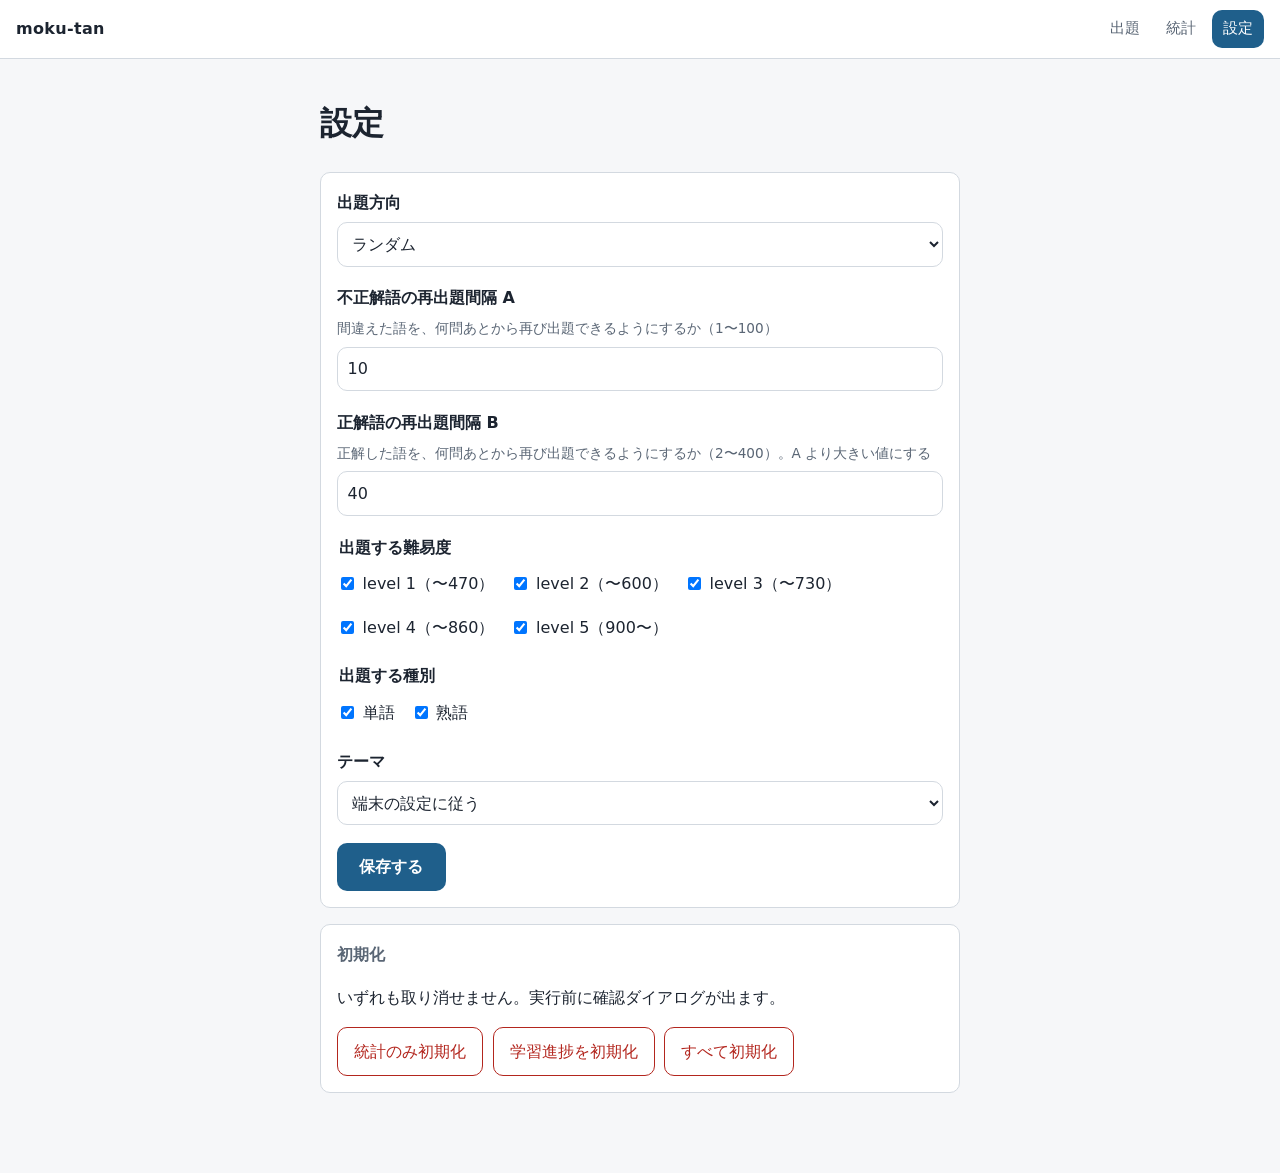
==== docs/settings.html @ 582077a9 "出題・統計・設定の 3 画面とロジックを実装 - config.js / storage.js / data.js: 定数、localStorage の I/O とフォールバック、語彙データの読み込み" ====
<!doctype html>
<html lang="ja">
  <head>
    <meta charset="utf-8" />
    <meta name="viewport" content="width=device-width, initial-scale=1" />
    <title>設定 — moku-tan</title>
    <link rel="icon" href="./favicon.svg" type="image/svg+xml" />
    <link rel="stylesheet" href="./css/style.css" />
  </head>
  <body>
    <header class="app-header">
      <p class="app-title">moku-tan</p>
      <nav class="app-nav" aria-label="画面切り替え">
        <a href="./index.html" data-nav>出題</a>
        <a href="./stats.html" data-nav>統計</a>
        <a href="./settings.html" data-nav>設定</a>
      </nav>
    </header>

    <main class="page">
      <h1>設定</h1>
      <p id="notice" class="notice" role="status" hidden></p>

      <form id="settings-form" class="card" novalidate>
        <ul id="errors" class="errors" role="alert"></ul>

        <div class="field">
          <label for="direction">出題方向</label>
          <select id="direction" name="direction">
            <option value="random">ランダム</option>
            <option value="en2ja">英語 → 日本語</option>
            <option value="ja2en">日本語 → 英語</option>
          </select>
        </div>

        <div class="field">
          <label for="interval-wrong">不正解語の再出題間隔 A</label>
          <p class="description">間違えた語を、何問あとから再び出題できるようにするか（1〜100）</p>
          <input id="interval-wrong" name="intervalWrong" type="number" min="1" max="100" step="1" inputmode="numeric" />
        </div>

        <div class="field">
          <label for="interval-correct">正解語の再出題間隔 B</label>
          <p class="description">
            正解した語を、何問あとから再び出題できるようにするか（2〜400）。A より大きい値にする
          </p>
          <input id="interval-correct" name="intervalCorrect" type="number" min="2" max="400" step="1" inputmode="numeric" />
        </div>

        <fieldset class="field">
          <legend>出題する難易度</legend>
          <div class="option-row" id="levels"></div>
        </fieldset>

        <fieldset class="field">
          <legend>出題する種別</legend>
          <div class="option-row" id="types"></div>
        </fieldset>

        <div class="field">
          <label for="theme">テーマ</label>
          <select id="theme" name="theme">
            <option value="auto">端末の設定に従う</option>
            <option value="light">ライト</option>
            <option value="dark">ダーク</option>
          </select>
        </div>

        <div class="button-row">
          <button type="submit" class="primary">保存する</button>
        </div>
      </form>

      <section class="card">
        <h2>初期化</h2>
        <p class="description">
          いずれも取り消せません。実行前に確認ダイアログが出ます。
        </p>
        <div class="button-row">
          <button type="button" class="danger" id="reset-stats">統計のみ初期化</button>
          <button type="button" class="danger" id="reset-progress">学習進捗を初期化</button>
          <button type="button" class="danger" id="reset-all">すべて初期化</button>
        </div>
      </section>
    </main>

    <script type="module" src="./js/settings-page.js"></script>
  </body>
</html>
---- docs/css/style.css ----
/* moku-tan — 1 枚だけの CSS。テーマは CSS 変数で切り替える。 */

:root {
  --bg: #f6f7f9;
  --surface: #ffffff;
  --surface-alt: #eef1f5;
  --text: #1c2430;
  --text-muted: #5a6675;
  --border: #d3d9e0;
  --accent: #1f5f8b;
  --accent-text: #ffffff;
  --correct: #1a7f4b;
  --correct-bg: #e3f4ea;
  --wrong: #b3261e;
  --wrong-bg: #fbe6e5;
  --radius: 10px;
  --shadow: 0 1px 2px rgb(20 30 45 / 8%);
}

@media (prefers-color-scheme: dark) {
  :root:not([data-theme='light']) {
    --bg: #14181d;
    --surface: #1d232a;
    --surface-alt: #262e37;
    --text: #e6eaef;
    --text-muted: #a3aeba;
    --border: #333c46;
    --accent: #6fb3dd;
    --accent-text: #10151a;
    --correct: #6cd39a;
    --correct-bg: #17352a;
    --wrong: #f29490;
    --wrong-bg: #3a1e1e;
    --shadow: none;
  }
}

:root[data-theme='dark'] {
  --bg: #14181d;
  --surface: #1d232a;
  --surface-alt: #262e37;
  --text: #e6eaef;
  --text-muted: #a3aeba;
  --border: #333c46;
  --accent: #6fb3dd;
  --accent-text: #10151a;
  --correct: #6cd39a;
  --correct-bg: #17352a;
  --wrong: #f29490;
  --wrong-bg: #3a1e1e;
  --shadow: none;
}

* {
  box-sizing: border-box;
}

body {
  margin: 0;
  background: var(--bg);
  color: var(--text);
  font-family: system-ui, -apple-system, 'Hiragino Kaku Gothic ProN', 'Noto Sans JP', sans-serif;
  line-height: 1.7;
  -webkit-text-size-adjust: 100%;
}

/* ---- ヘッダー ---- */

.app-header {
  display: flex;
  align-items: center;
  justify-content: space-between;
  gap: 0.5rem;
  padding: 0.6rem 1rem;
  background: var(--surface);
  border-bottom: 1px solid var(--border);
  position: sticky;
  top: 0;
  z-index: 10;
}

.app-title {
  margin: 0;
  font-weight: 700;
  letter-spacing: 0.02em;
}

.app-nav {
  display: flex;
  gap: 0.25rem;
}

.app-nav a {
  padding: 0.4rem 0.7rem;
  border-radius: var(--radius);
  color: var(--text-muted);
  text-decoration: none;
  font-size: 0.95rem;
}

.app-nav a:hover {
  background: var(--surface-alt);
}

.app-nav a[aria-current='page'] {
  background: var(--accent);
  color: var(--accent-text);
}

.page {
  max-width: 42rem;
  margin: 0 auto;
  padding: 1rem 1rem 4rem;
}

.notice {
  margin: 0 0 1rem;
  padding: 0.7rem 0.9rem;
  border: 1px solid var(--border);
  border-left: 4px solid var(--accent);
  border-radius: var(--radius);
  background: var(--surface);
  font-size: 0.9rem;
}

/* ---- 出題画面 ---- */

.session-bar {
  display: flex;
  gap: 0.5rem;
  margin-bottom: 1rem;
}

.session-item {
  flex: 1;
  display: flex;
  flex-direction: column;
  align-items: center;
  padding: 0.5rem 0.25rem;
  background: var(--surface);
  border: 1px solid var(--border);
  border-radius: var(--radius);
}

.session-label {
  font-size: 0.75rem;
  color: var(--text-muted);
}

.session-item b {
  font-size: 1.25rem;
  font-variant-numeric: tabular-nums;
}

.direction-label {
  margin: 0 0 0.25rem;
  font-size: 0.8rem;
  color: var(--text-muted);
}

.prompt {
  margin: 0 0 1.25rem;
  padding: 1.25rem 1rem;
  background: var(--surface);
  border: 1px solid var(--border);
  border-radius: var(--radius);
  box-shadow: var(--shadow);
  font-size: 1.7rem;
  line-height: 1.4;
  text-align: center;
  overflow-wrap: anywhere;
}

.choices {
  list-style: none;
  margin: 0 0 1rem;
  padding: 0;
  display: grid;
  gap: 0.6rem;
}

.choice {
  display: flex;
  align-items: center;
  gap: 0.7rem;
  width: 100%;
  min-height: 3rem;
  padding: 0.7rem 0.9rem;
  background: var(--surface);
  color: var(--text);
  border: 1px solid var(--border);
  border-radius: var(--radius);
  font: inherit;
  text-align: left;
  cursor: pointer;
}

.choice:hover:not(:disabled) {
  border-color: var(--accent);
}

.choice:disabled {
  cursor: default;
  opacity: 1;
}

.choice-key {
  flex: none;
  width: 1.6rem;
  height: 1.6rem;
  display: grid;
  place-items: center;
  border-radius: 50%;
  background: var(--surface-alt);
  color: var(--text-muted);
  font-size: 0.85rem;
}

.choice-label {
  overflow-wrap: anywhere;
}

.choice.is-correct {
  border-color: var(--correct);
  background: var(--correct-bg);
}

.choice.is-wrong {
  border-color: var(--wrong);
  background: var(--wrong-bg);
}

.feedback:not(:empty) {
  padding: 0.9rem 1rem;
  margin-bottom: 1rem;
  background: var(--surface);
  border: 1px solid var(--border);
  border-radius: var(--radius);
}

.feedback p {
  margin: 0 0 0.35rem;
}

.verdict {
  font-weight: 700;
}

.verdict.is-correct {
  color: var(--correct);
}

.verdict.is-wrong {
  color: var(--wrong);
}

.feedback-headword {
  font-size: 1.2rem;
  font-weight: 700;
}

.feedback-meaning {
  color: var(--text);
}

.feedback-example-en,
.feedback-example-ja {
  font-size: 0.9rem;
  color: var(--text-muted);
}

.next-button {
  width: 100%;
  min-height: 3rem;
  padding: 0.7rem 1rem;
  background: var(--accent);
  color: var(--accent-text);
  border: none;
  border-radius: var(--radius);
  font: inherit;
  font-weight: 700;
  cursor: pointer;
}

.hint {
  margin: 0.8rem 0 0;
  font-size: 0.8rem;
  color: var(--text-muted);
  text-align: center;
}

kbd {
  padding: 0.05rem 0.35rem;
  border: 1px solid var(--border);
  border-radius: 4px;
  background: var(--surface-alt);
  font-size: 0.85em;
}

@media (hover: none) {
  .hint {
    display: none;
  }
}

/* ---- 共通のカード / 表 ---- */

.card {
  margin: 0 0 1rem;
  padding: 1rem;
  background: var(--surface);
  border: 1px solid var(--border);
  border-radius: var(--radius);
}

.card h2 {
  margin: 0 0 0.7rem;
  font-size: 1rem;
  color: var(--text-muted);
}

.summary-grid {
  display: grid;
  grid-template-columns: repeat(auto-fit, minmax(7rem, 1fr));
  gap: 0.6rem;
  list-style: none;
  margin: 0;
  padding: 0;
}

.summary-grid > li {
  padding: 0.6rem;
  background: var(--surface-alt);
  border-radius: var(--radius);
  text-align: center;
}

.summary-grid dt {
  font-size: 0.75rem;
  color: var(--text-muted);
}

.summary-grid dd {
  margin: 0;
  font-size: 1.3rem;
  font-weight: 700;
  font-variant-numeric: tabular-nums;
}

table {
  width: 100%;
  border-collapse: collapse;
  font-size: 0.9rem;
}

th,
td {
  padding: 0.4rem 0.5rem;
  border-bottom: 1px solid var(--border);
  text-align: left;
}

th {
  color: var(--text-muted);
  font-weight: 600;
}

td.num,
th.num {
  text-align: right;
  font-variant-numeric: tabular-nums;
}

.table-scroll {
  overflow-x: auto;
}

.empty {
  margin: 0;
  color: var(--text-muted);
  font-size: 0.9rem;
}

/* ---- 日別グラフ（インライン SVG を使わず CSS だけで描く） ---- */

.daily-chart {
  display: flex;
  align-items: flex-end;
  gap: 2px;
  height: 8rem;
  padding: 0;
  margin: 0;
  list-style: none;
}

.daily-chart > li {
  flex: 1;
  display: flex;
  flex-direction: column;
  justify-content: flex-end;
  height: 100%;
  min-width: 3px;
}

.daily-bar {
  background: var(--accent);
  border-radius: 2px 2px 0 0;
  min-height: 1px;
}

.daily-bar.is-empty {
  background: var(--surface-alt);
}

.daily-axis {
  display: flex;
  justify-content: space-between;
  margin-top: 0.3rem;
  font-size: 0.75rem;
  color: var(--text-muted);
}

/* ---- 設定画面 ---- */

.field {
  margin-bottom: 1.1rem;
}

.field > legend,
.field > label {
  display: block;
  margin-bottom: 0.35rem;
  font-weight: 600;
}

.field .description {
  margin: 0 0 0.4rem;
  font-size: 0.85rem;
  color: var(--text-muted);
}

fieldset.field {
  border: none;
  padding: 0;
  margin-inline: 0;
}

.option-row {
  display: flex;
  flex-wrap: wrap;
  gap: 0.5rem 1rem;
}

.option-row label {
  display: inline-flex;
  align-items: center;
  gap: 0.35rem;
  min-height: 2.2rem;
}

input[type='number'],
select {
  width: 100%;
  min-height: 2.8rem;
  padding: 0.45rem 0.6rem;
  background: var(--surface);
  color: var(--text);
  border: 1px solid var(--border);
  border-radius: var(--radius);
  font: inherit;
}

.errors {
  margin: 0 0 1rem;
  padding: 0.7rem 0.9rem 0.7rem 1.6rem;
  border: 1px solid var(--wrong);
  border-radius: var(--radius);
  background: var(--wrong-bg);
  color: var(--wrong);
  font-size: 0.9rem;
}

.errors:empty {
  display: none;
}

.button-row {
  display: flex;
  flex-wrap: wrap;
  gap: 0.6rem;
}

button.primary {
  min-height: 3rem;
  padding: 0.6rem 1.4rem;
  background: var(--accent);
  color: var(--accent-text);
  border: none;
  border-radius: var(--radius);
  font: inherit;
  font-weight: 700;
  cursor: pointer;
}

button.danger {
  min-height: 3rem;
  padding: 0.6rem 1rem;
  background: var(--surface);
  color: var(--wrong);
  border: 1px solid var(--wrong);
  border-radius: var(--radius);
  font: inherit;
  cursor: pointer;
}

:focus-visible {
  outline: 3px solid var(--accent);
  outline-offset: 2px;
}
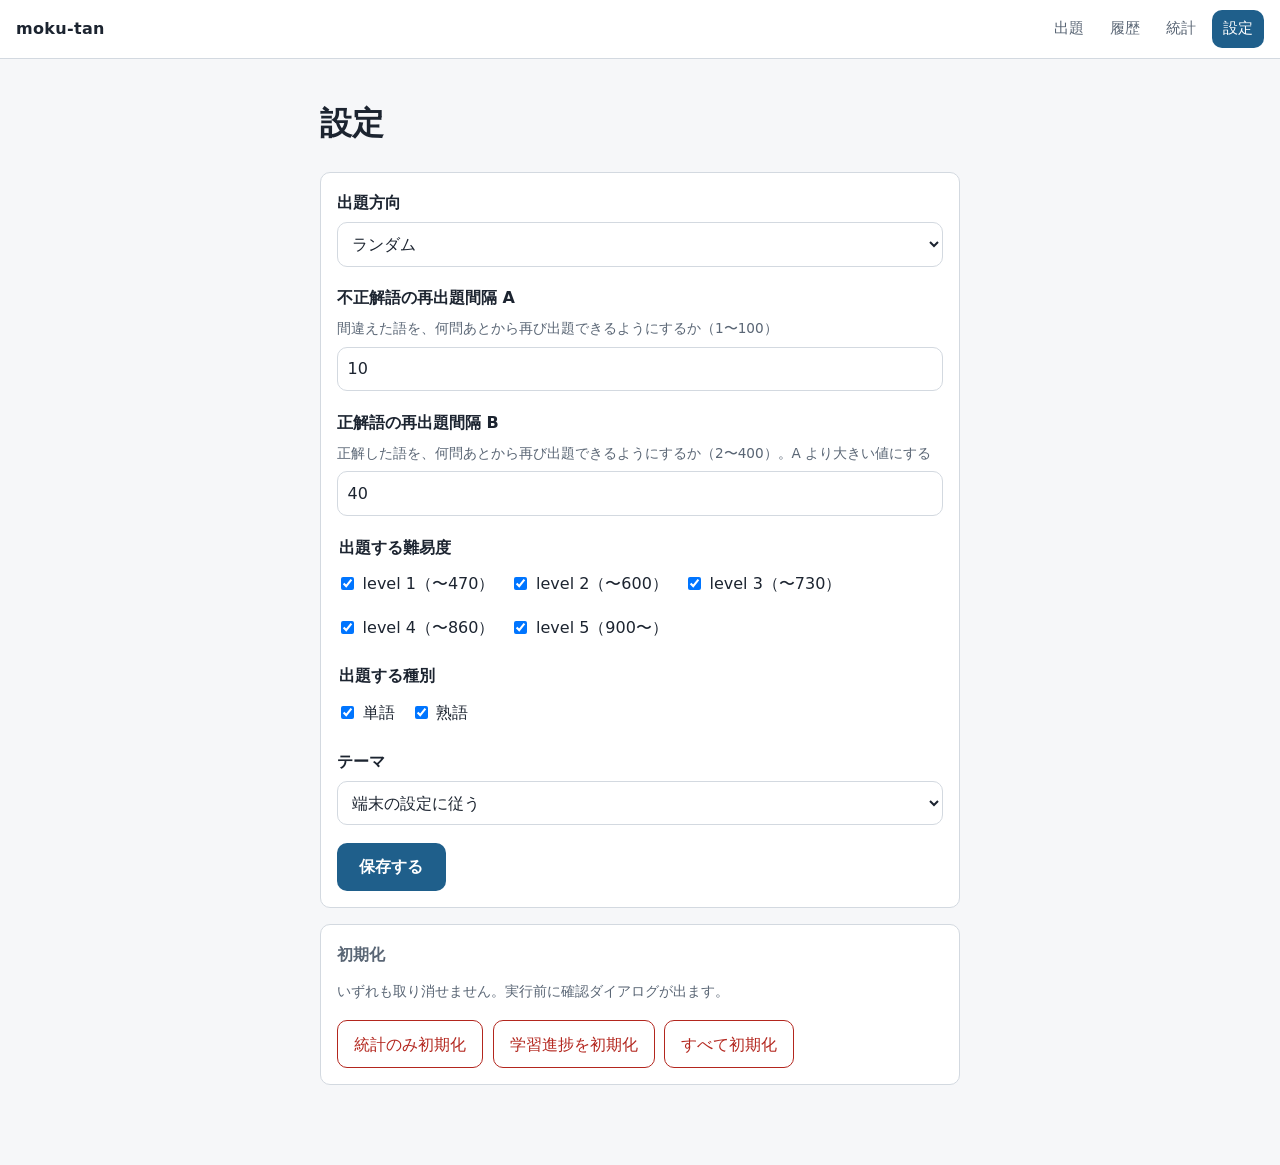
==== commit 7d08e6ac: "直近に出題した語を見直せる履歴画面を追加 答えられなかった語の意味を、出題を止めずにあとから確認できるようにした。  - history.html / history-page.js を追加し、ナビに" ====
--- a/docs/settings.html
+++ b/docs/settings.html
@@ -12,6 +12,7 @@
       <p class="app-title">moku-tan</p>
       <nav class="app-nav" aria-label="画面切り替え">
         <a href="./index.html" data-nav>出題</a>
+        <a href="./history.html" data-nav>履歴</a>
         <a href="./stats.html" data-nav>統計</a>
         <a href="./settings.html" data-nav>設定</a>
       </nav>
--- a/docs/css/style.css
+++ b/docs/css/style.css
@@ -125,13 +125,13 @@
 
 /* ---- 出題画面 ---- */
 
-.session-bar {
+.today-bar {
   display: flex;
   gap: 0.5rem;
   margin-bottom: 1rem;
 }
 
-.session-item {
+.today-item {
   flex: 1;
   display: flex;
   flex-direction: column;
@@ -142,12 +142,12 @@
   border-radius: var(--radius);
 }
 
-.session-label {
+.today-label {
   font-size: 0.75rem;
   color: var(--text-muted);
 }
 
-.session-item b {
+.today-item b {
   font-size: 1.25rem;
   font-variant-numeric: tabular-nums;
 }
@@ -230,6 +230,19 @@
   background: var(--wrong-bg);
 }
 
+/* スキップは 4 択と取り違えないよう、控えめな見た目にする */
+.choice.is-skip {
+  margin-top: 0.2rem;
+  background: transparent;
+  border-style: dashed;
+  color: var(--text-muted);
+}
+
+.choice.is-skip .choice-key {
+  background: transparent;
+  border: 1px dashed var(--border);
+}
+
 .feedback:not(:empty) {
   padding: 0.9rem 1rem;
   margin-bottom: 1rem;
@@ -252,6 +265,10 @@
 
 .verdict.is-wrong {
   color: var(--wrong);
+}
+
+.verdict.is-skipped {
+  color: var(--text-muted);
 }
 
 .feedback-headword {
@@ -420,6 +437,102 @@
   color: var(--text-muted);
 }
 
+/* ---- 履歴画面 ---- */
+
+.description {
+  margin: 0 0 1rem;
+  font-size: 0.9rem;
+  color: var(--text-muted);
+}
+
+.filter-row {
+  display: flex;
+  flex-wrap: wrap;
+  gap: 0.4rem;
+  margin-bottom: 0.8rem;
+}
+
+.filter {
+  min-height: 2.4rem;
+  padding: 0.35rem 0.9rem;
+  background: var(--surface);
+  color: var(--text-muted);
+  border: 1px solid var(--border);
+  border-radius: var(--radius);
+  font: inherit;
+  font-size: 0.9rem;
+  cursor: pointer;
+}
+
+.filter[aria-pressed='true'] {
+  background: var(--accent);
+  color: var(--accent-text);
+  border-color: var(--accent);
+}
+
+.history {
+  list-style: none;
+  margin: 0.6rem 0 0;
+  padding: 0;
+  display: grid;
+  gap: 0.6rem;
+}
+
+.history-item {
+  padding: 0.8rem 0.9rem;
+  background: var(--surface);
+  border: 1px solid var(--border);
+  border-radius: var(--radius);
+}
+
+.history-head {
+  display: flex;
+  align-items: baseline;
+  justify-content: space-between;
+  gap: 0.5rem;
+}
+
+.history-word {
+  font-size: 1.15rem;
+  font-weight: 700;
+  overflow-wrap: anywhere;
+}
+
+.history-badge {
+  flex: none;
+  font-size: 0.8rem;
+  white-space: nowrap;
+}
+
+.history-badge.is-correct {
+  color: var(--correct);
+}
+
+.history-badge.is-wrong {
+  color: var(--wrong);
+}
+
+.history-badge.is-skipped {
+  color: var(--text-muted);
+}
+
+.history-meta {
+  margin: 0.15rem 0 0.4rem;
+  font-size: 0.78rem;
+  color: var(--text-muted);
+}
+
+.history-meaning {
+  margin: 0 0 0.35rem;
+}
+
+.history-example-en,
+.history-example-ja {
+  margin: 0 0 0.2rem;
+  font-size: 0.88rem;
+  color: var(--text-muted);
+}
+
 /* ---- 設定画面 ---- */
 
 .field {
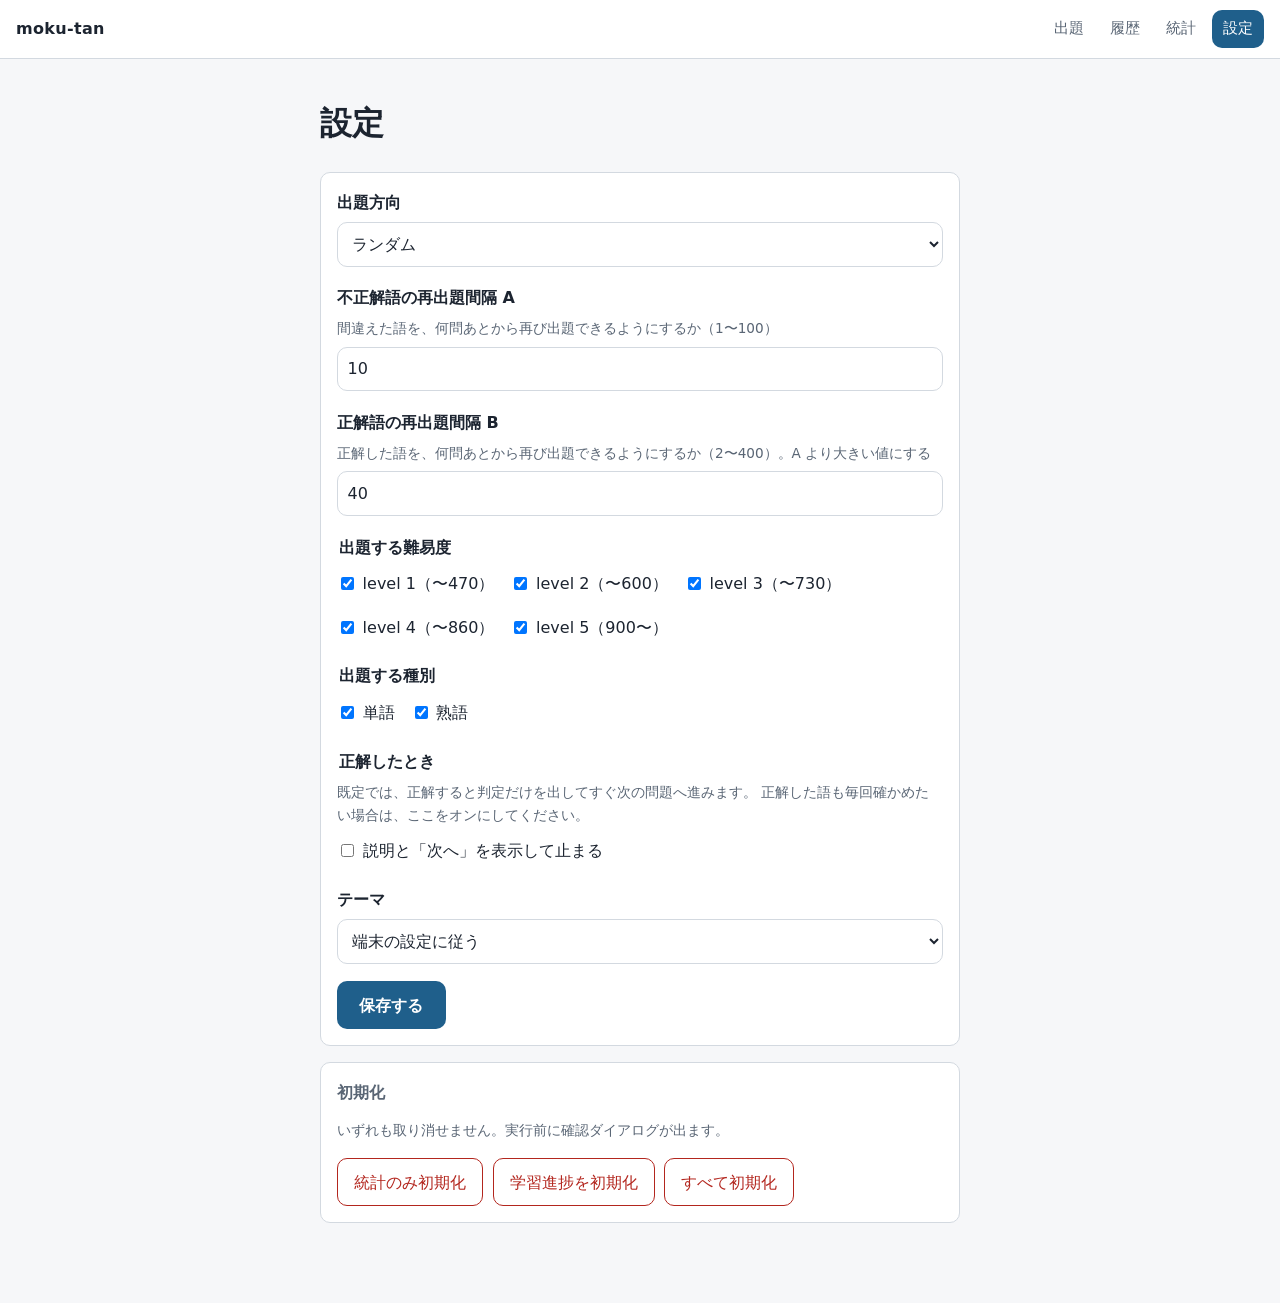
==== commit acd0082c: "正解時も説明と「次へ」を出す設定を追加（既定は切）" ====
--- a/docs/settings.html
+++ b/docs/settings.html
@@ -58,6 +58,20 @@
           <div class="option-row" id="types"></div>
         </fieldset>
 
+        <fieldset class="field">
+          <legend>正解したとき</legend>
+          <p class="description">
+            既定では、正解すると判定だけを出してすぐ次の問題へ進みます。
+            正解した語も毎回確かめたい場合は、ここをオンにしてください。
+          </p>
+          <div class="option-row">
+            <label>
+              <input id="review-on-correct" name="reviewOnCorrect" type="checkbox" />
+              <span>説明と「次へ」を表示して止まる</span>
+            </label>
+          </div>
+        </fieldset>
+
         <div class="field">
           <label for="theme">テーマ</label>
           <select id="theme" name="theme">
--- a/docs/css/style.css
+++ b/docs/css/style.css
@@ -276,8 +276,31 @@
   font-weight: 700;
 }
 
+.feedback-ipa {
+  font-size: 0.85rem;
+  font-weight: 400;
+  color: var(--text-muted);
+  white-space: nowrap;
+}
+
 .feedback-meaning {
   color: var(--text);
+}
+
+/* 由来・語族・使い分けは補足なので、意味より一段弱い見た目にする */
+.feedback-note,
+.history-note {
+  margin-top: 0.35rem;
+  padding-left: 0.6rem;
+  border-left: 2px solid var(--border);
+  font-size: 0.85rem;
+  color: var(--text-muted);
+}
+
+/* 補足が続くときは間を詰め、ひとまとまりに見せる */
+.feedback-note + .feedback-note,
+.history-note + .history-note {
+  margin-top: 0.2rem;
 }
 
 .feedback-example-en,
@@ -487,15 +510,25 @@
 
 .history-head {
   display: flex;
+  flex-wrap: wrap;
   align-items: baseline;
-  justify-content: space-between;
-  gap: 0.5rem;
+  gap: 0.2rem 0.5rem;
+}
+
+.history-head .history-badge {
+  margin-left: auto;
 }
 
 .history-word {
   font-size: 1.15rem;
   font-weight: 700;
   overflow-wrap: anywhere;
+}
+
+.history-ipa {
+  font-size: 0.8rem;
+  color: var(--text-muted);
+  white-space: nowrap;
 }
 
 .history-badge {
